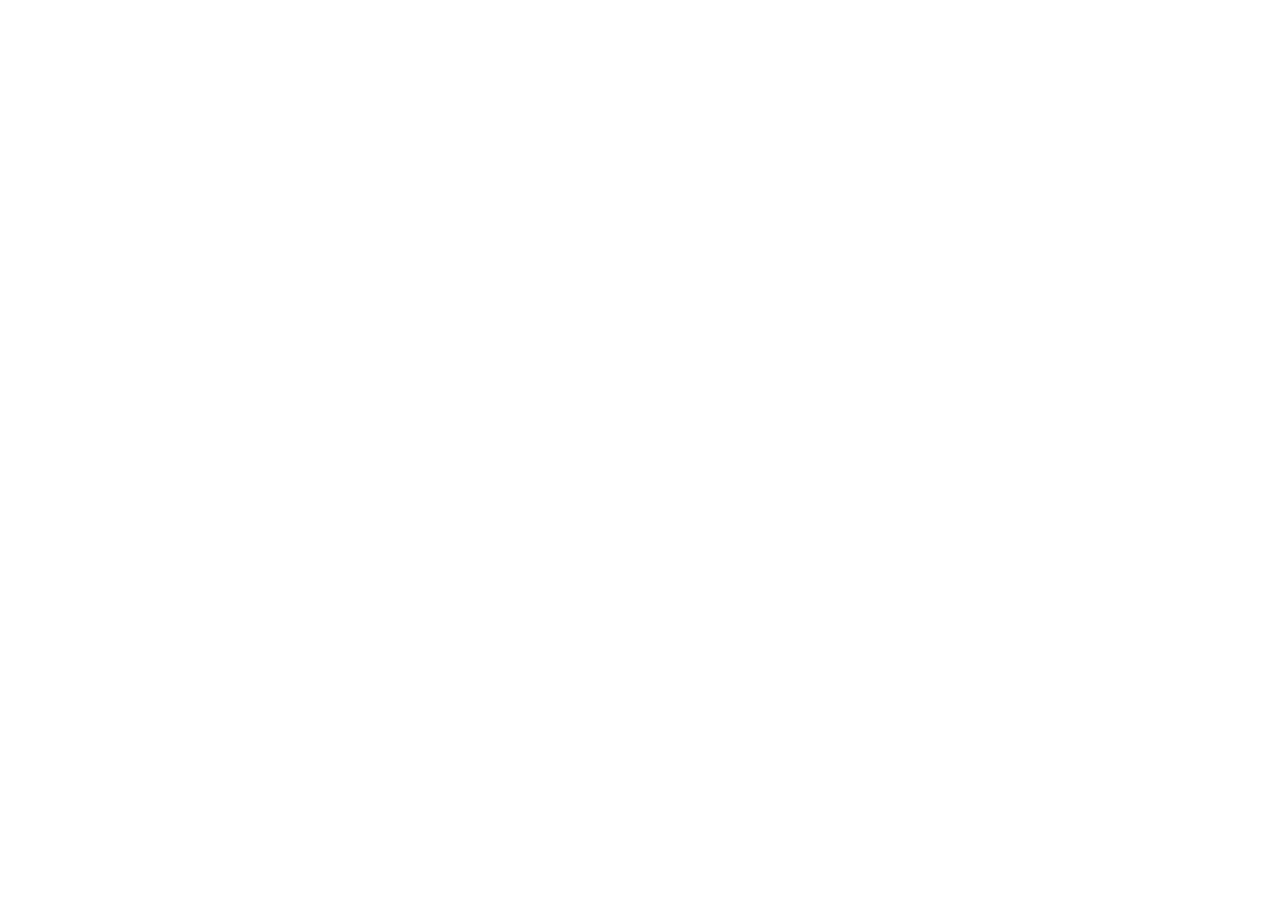
==== index.html @ 00be1b0f "chore: estruturando o projeto" ====
<!DOCTYPE html>
<html lang="pt-br">
<head>
    <meta charset="UTF-8">
    <meta name="viewport" content="width=device-width, initial-scale=1.0">
    <title>ORBITAL ECOMMERCE</title>
    <!-- CSS EXTERNO -->
    <link rel="stylesheet" href="style.css">


</head>
<body>
    



    <!-- JS EXTERNO -->
     <script src="src/js/script.js"></script>
</body>
</html>
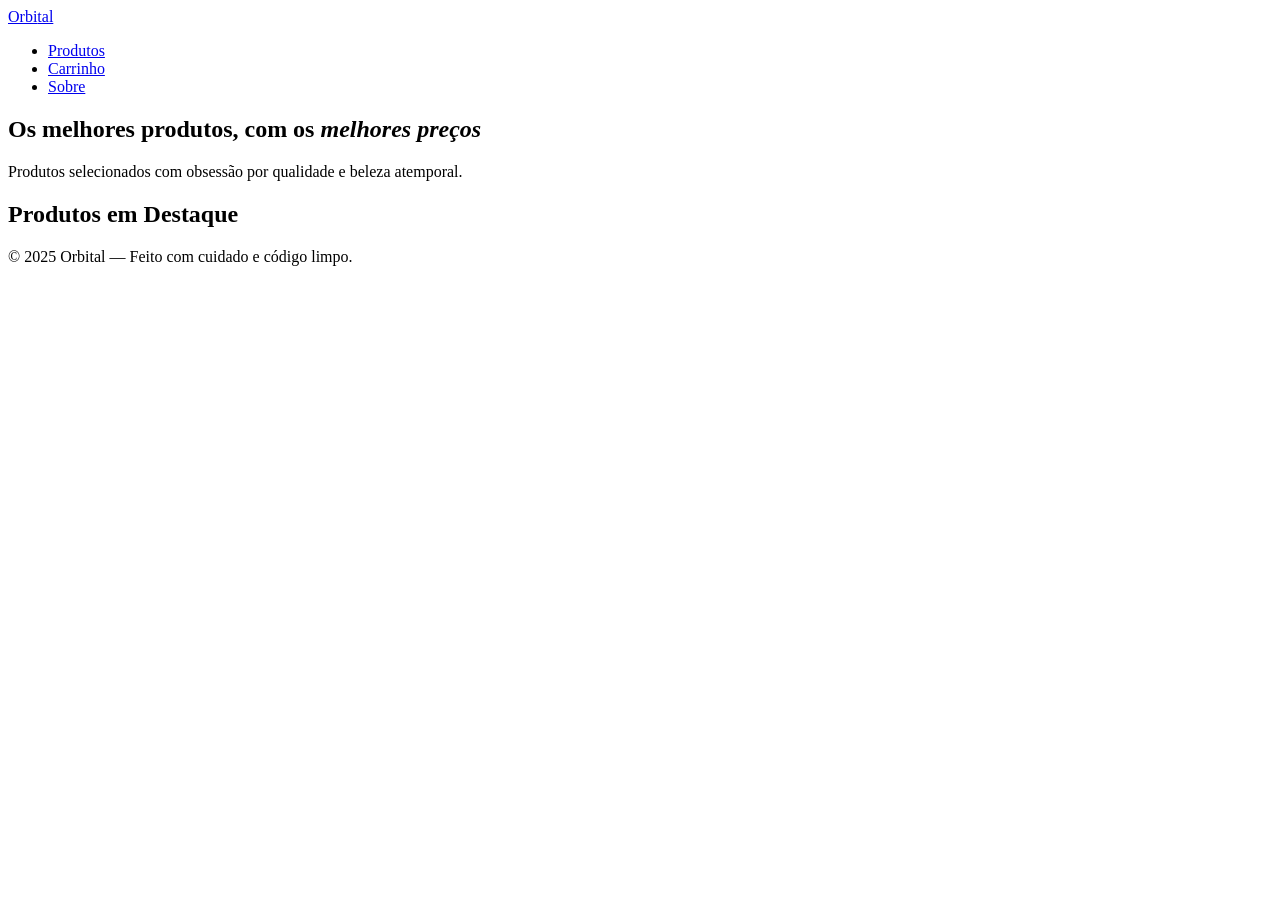
==== commit c0ce0ca2: "feat: Adicionando o HTML" ====
--- a/index.html
+++ b/index.html
@@ -1,20 +1,40 @@
 <!DOCTYPE html>
-<html lang="pt-br">
+<html lang="pt-BR">
 <head>
-    <meta charset="UTF-8">
-    <meta name="viewport" content="width=device-width, initial-scale=1.0">
-    <title>ORBITAL ECOMMERCE</title>
-    <!-- CSS EXTERNO -->
-    <link rel="stylesheet" href="style.css">
-
-
+  <meta charset="UTF-8" />
+  <meta name="viewport" content="width=device-width, initial-scale=1.0" />
+  <title>Orbital — Produtos</title>
+  <link rel="stylesheet" href="src/css/estilo.css" />
 </head>
 <body>
-    
 
+  <header>
+    <nav>
+      <a class="logo" href="index.html">Orbi<span>tal</span></a>
+      <ul>
+        <li><a href="index.html" class="ativo">Produtos</a></li>
+        <li><a href="src/pages/loja.html">Carrinho</a></li>
+        <li><a href="src/pages/sobre.html">Sobre</a></li>
+      </ul>
+    </nav>
+  </header>
 
+  <main>
+    <section class="hero">
+      <h1>Os melhores produtos, com os <em>melhores preços</em></h1>
+      <p>Produtos selecionados com obsessão por qualidade e beleza atemporal.</p>
+    </section>
 
-    <!-- JS EXTERNO -->
-     <script src="src/js/script.js"></script>
+    <h2 class="section-titulo">Produtos em Destaque</h2>
+
+    <!-- Os 5 cards são inseridos aqui via JavaScript/DOM -->
+    <section id="grade-produtos" aria-label="Grade de produtos"></section>
+  </main>
+
+  <footer>
+    <p>© 2025 <span>Orbital</span> — Feito com cuidado e código limpo.</p>
+  </footer>
+
+  <script src="src/js/script.js"></script>
 </body>
-</html>+</html>
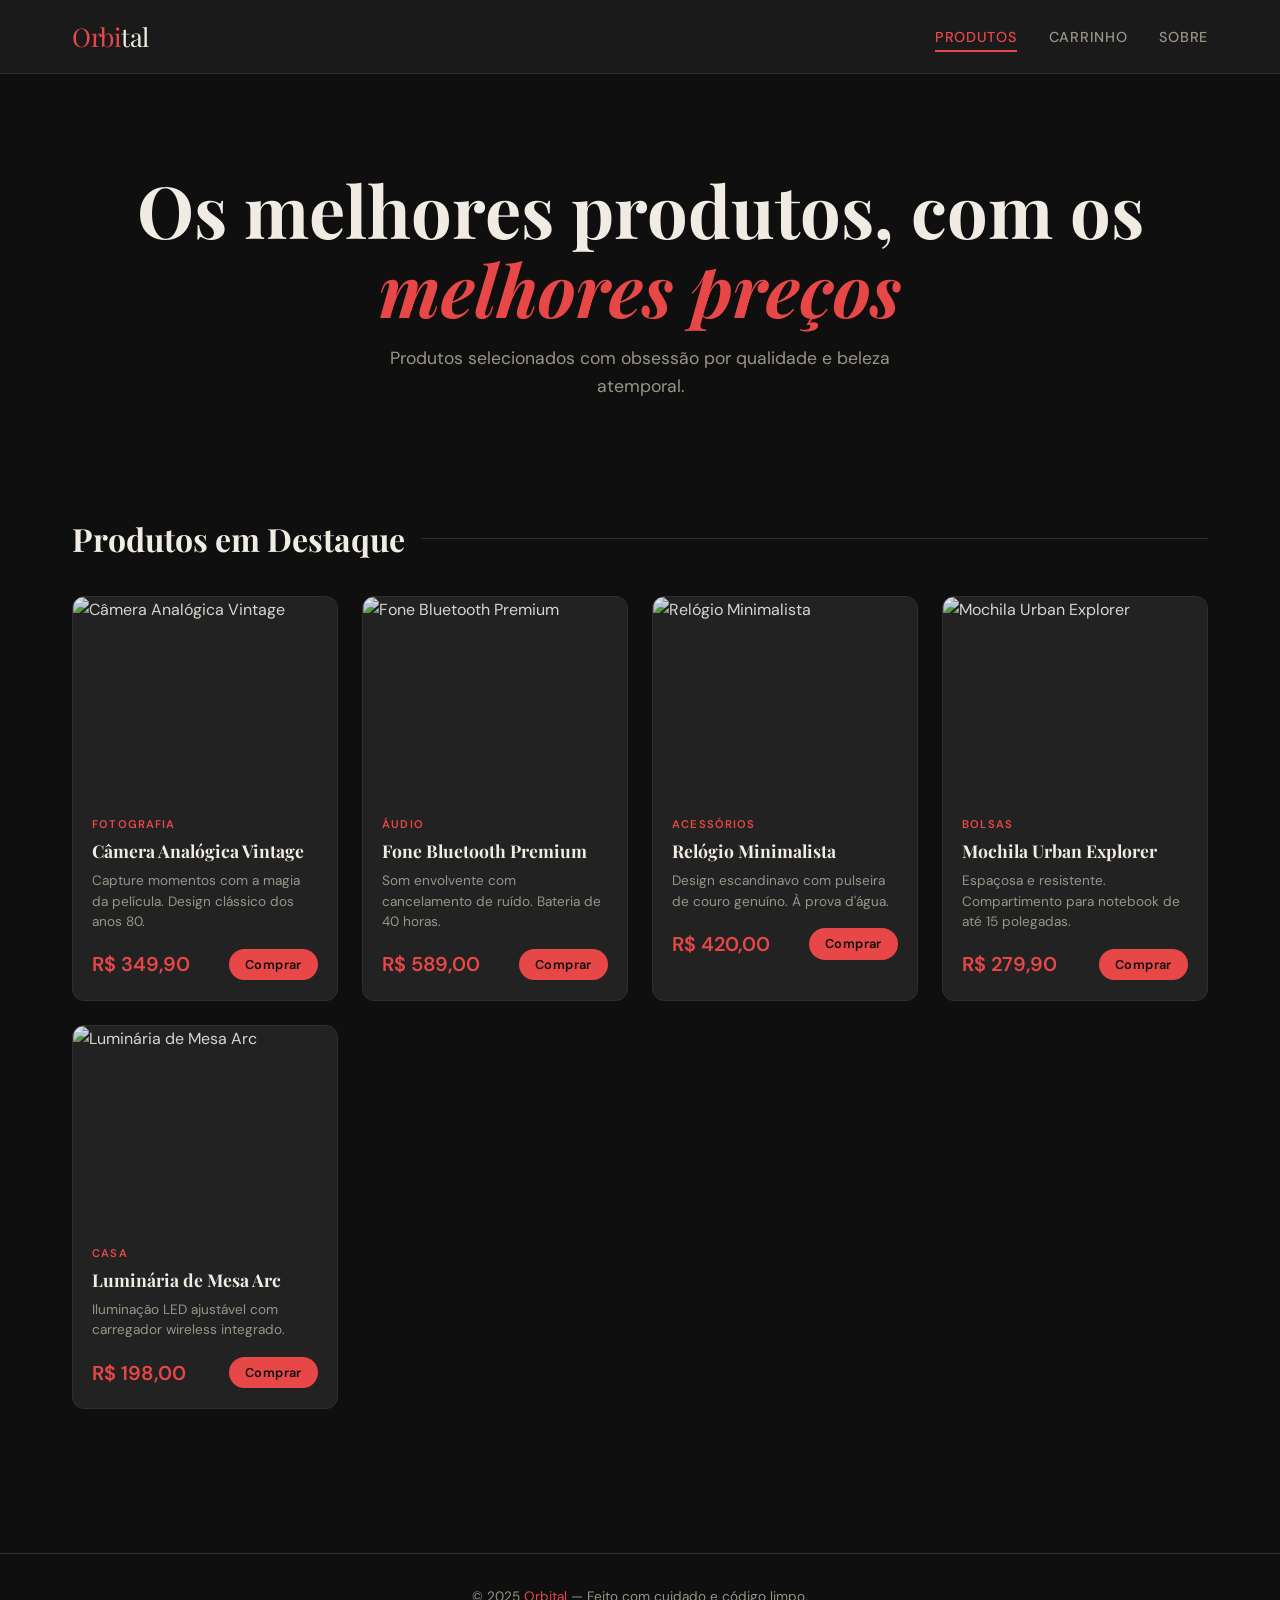
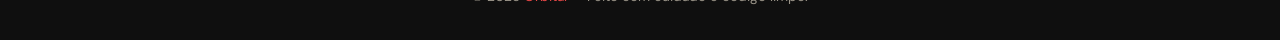
==== commit 50c47123: "feat: adicinando os icones nos HTML's" ====
--- a/index.html
+++ b/index.html
@@ -4,17 +4,28 @@
   <meta charset="UTF-8" />
   <meta name="viewport" content="width=device-width, initial-scale=1.0" />
   <title>Orbital — Produtos</title>
+  <!-- CSS EXTERNO -->
   <link rel="stylesheet" href="src/css/estilo.css" />
+
+  <!-- Basic Icons -->
+  <link href="https://cdn.boxicons.com/3.0.8/fonts/basic/boxicons.min.css" rel="stylesheet">
+  <!-- Filled Icons -->
+  <link href="https://cdn.boxicons.com/3.0.8/fonts/filled/boxicons-filled.min.css" rel="stylesheet">
+  <!-- Brand Icons -->
+  <link href="https://cdn.boxicons.com/3.0.8/fonts/brands/boxicons-brands.min.css" rel="stylesheet">
+
+
 </head>
 <body>
 
   <header>
     <nav>
-      <a class="logo" href="index.html">Orbi<span>tal</span></a>
+      <a class="logo" href="/index.html">Orbi<span>tal</span></a>
       <ul>
-        <li><a href="index.html" class="ativo">Produtos</a></li>
-        <li><a href="src/pages/loja.html">Carrinho</a></li>
-        <li><a href="src/pages/sobre.html">Sobre</a></li>
+
+        <li><a href="/index.html" class="ativo"><i class="bx bx-shopping-bag"></i> Produtos</a></li>
+        <li><a href="/src/pages/loja.html"><i class="bx bx-cart"></i> Carrinho</a></li>
+        <li><a href="/src/pages/sobre.html"><i class="bx-globe-alt-2"></i> Sobre</a></li>
       </ul>
     </nav>
   </header>
@@ -31,10 +42,12 @@
     <section id="grade-produtos" aria-label="Grade de produtos"></section>
   </main>
 
+  
   <footer>
     <p>© 2025 <span>Orbital</span> — Feito com cuidado e código limpo.</p>
   </footer>
 
+  <!-- JS EXTERNO -->
   <script src="src/js/script.js"></script>
 </body>
 </html>
--- a/src/css/estilo.css
+++ b/src/css/estilo.css
@@ -0,0 +1,552 @@
+@import url('https://fonts.googleapis.com/css2?family=Playfair+Display:wght@700;900&family=DM+Sans:wght@300;400;500;600&display=swap');
+
+:root {
+  --cor-fundo: #0f0f0f;
+  --cor-superficie: #1a1a1a;
+  --cor-card: #222222;
+  --cor-borda: #2e2e2e;
+  --cor-acento: #e84747;
+  --cor-acento2: #c92727;
+  --cor-texto: #f0ece4;
+  --cor-texto-suave: #9a9488;
+  --cor-sucesso: #4caf7d;
+  --cor-desconto: #e85c47;
+  --fonte-titulo: 'Playfair Display', serif;
+  --fonte-corpo: 'DM Sans', sans-serif;
+  --raio: 12px;
+  --sombra: 0 8px 32px rgba(0,0,0,0.4);
+  --transicao: all 0.3s cubic-bezier(0.4, 0, 0.2, 1);
+}
+
+* {
+  margin: 0;
+  padding: 0;
+  box-sizing: border-box;
+}
+
+html {
+  scroll-behavior: smooth;
+}
+
+body {
+  background-color: var(--cor-fundo);
+  color: var(--cor-texto);
+  font-family: var(--fonte-corpo);
+  font-weight: 400;
+  line-height: 1.6;
+  min-height: 100vh;
+}
+
+/* ===== HEADER / NAV ===== */
+header {
+  background: var(--cor-superficie);
+  border-bottom: 1px solid var(--cor-borda);
+  position: sticky;
+  top: 0;
+  z-index: 100;
+  backdrop-filter: blur(10px);
+}
+
+nav {
+  max-width: 1200px;
+  margin: 0 auto;
+  padding: 1rem 2rem;
+  display: flex;
+  align-items: center;
+  justify-content: space-between;
+}
+
+.logo {
+  font-family: var(--fonte-titulo);
+  font-size: 1.6rem;
+  color: var(--cor-acento);
+  text-decoration: none;
+  letter-spacing: -0.5px;
+}
+
+.logo span {
+  color: var(--cor-texto);
+}
+
+nav ul {
+  list-style: none;
+  display: flex;
+  gap: 2rem;
+}
+
+nav ul li a {
+  color: var(--cor-texto-suave);
+  text-decoration: none;
+  font-weight: 500;
+  font-size: 0.9rem;
+  letter-spacing: 0.05em;
+  text-transform: uppercase;
+  transition: var(--transicao);
+  padding: 0.3rem 0;
+  border-bottom: 2px solid transparent;
+}
+
+nav ul li a:hover,
+nav ul li a.ativo {
+  color: var(--cor-acento);
+  border-bottom-color: var(--cor-acento);
+}
+
+/* ===== MAIN ===== */
+main {
+  max-width: 1200px;
+  margin: 0 auto;
+  padding: 3rem 2rem;
+}
+
+/* ===== HERO ===== */
+.hero {
+  text-align: center;
+  margin-bottom: 4rem;
+  padding: 3rem 0;
+}
+
+.hero h1 {
+  font-family: var(--fonte-titulo);
+  font-size: clamp(2.5rem, 6vw, 4.5rem);
+  line-height: 1.1;
+  margin-bottom: 1rem;
+  color: var(--cor-texto);
+}
+
+.hero h1 em {
+  color: var(--cor-acento);
+  font-style: italic;
+}
+
+.hero p {
+  color: var(--cor-texto-suave);
+  font-size: 1.1rem;
+  max-width: 500px;
+  margin: 0 auto;
+}
+
+/* ===== SECTION TITLE ===== */
+.section-titulo {
+  font-family: var(--fonte-titulo);
+  font-size: 2rem;
+  margin-bottom: 2rem;
+  color: var(--cor-texto);
+  display: flex;
+  align-items: center;
+  gap: 1rem;
+}
+
+.section-titulo::after {
+  content: '';
+  flex: 1;
+  height: 1px;
+  background: var(--cor-borda);
+}
+
+/* ===== GRID DE PRODUTOS ===== */
+#grade-produtos {
+  display: grid;
+  grid-template-columns: repeat(auto-fill, minmax(220px, 1fr));
+  gap: 1.5rem;
+}
+
+/* ===== CARD DE PRODUTO ===== */
+.card-produto {
+  background: var(--cor-card);
+  border: 1px solid var(--cor-borda);
+  border-radius: var(--raio);
+  overflow: hidden;
+  transition: var(--transicao);
+  cursor: pointer;
+  animation: fadeInUp 0.5s ease both;
+}
+
+.card-produto:hover {
+  border-color: var(--cor-acento);
+  transform: translateY(-6px);
+  box-shadow: var(--sombra), 0 0 0 1px var(--cor-acento);
+}
+
+.card-produto img {
+  width: 100%;
+  height: 200px;
+  object-fit: cover;
+  display: block;
+  filter: brightness(0.9);
+  transition: var(--transicao);
+}
+
+.card-produto:hover img {
+  filter: brightness(1.05);
+}
+
+.card-info {
+  padding: 1.2rem;
+}
+
+.card-categoria {
+  font-size: 0.7rem;
+  text-transform: uppercase;
+  letter-spacing: 0.1em;
+  color: var(--cor-acento);
+  font-weight: 600;
+  margin-bottom: 0.4rem;
+}
+
+.card-nome {
+  font-family: var(--fonte-titulo);
+  font-size: 1.1rem;
+  margin-bottom: 0.5rem;
+  color: var(--cor-texto);
+  line-height: 1.3;
+}
+
+.card-descricao {
+  font-size: 0.85rem;
+  color: var(--cor-texto-suave);
+  margin-bottom: 1rem;
+  line-height: 1.5;
+}
+
+.card-rodape {
+  display: flex;
+  align-items: center;
+  justify-content: space-between;
+}
+
+.card-preco {
+  font-size: 1.25rem;
+  font-weight: 600;
+  color: var(--cor-acento);
+}
+
+.btn-comprar {
+  background: var(--cor-acento);
+  color: var(--cor-fundo);
+  border: none;
+  padding: 0.45rem 1rem;
+  border-radius: 50px;
+  font-family: var(--fonte-corpo);
+  font-size: 0.8rem;
+  font-weight: 600;
+  cursor: pointer;
+  transition: var(--transicao);
+  letter-spacing: 0.03em;
+}
+
+.btn-comprar:hover {
+  background: var(--cor-acento2);
+  transform: scale(1.05);
+}
+
+/* ===== CARRINHO ===== */
+.carrinho-wrapper {
+  display: grid;
+  grid-template-columns: 1fr 360px;
+  gap: 2rem;
+  align-items: start;
+}
+
+@media (max-width: 768px) {
+  .carrinho-wrapper {
+    grid-template-columns: 1fr;
+  }
+}
+
+.lista-carrinho {
+  background: var(--cor-card);
+  border: 1px solid var(--cor-borda);
+  border-radius: var(--raio);
+  overflow: hidden;
+}
+
+.item-carrinho {
+  display: grid;
+  grid-template-columns: 80px 1fr auto;
+  gap: 1rem;
+  align-items: center;
+  padding: 1.2rem;
+  border-bottom: 1px solid var(--cor-borda);
+  transition: var(--transicao);
+}
+
+.item-carrinho:last-child {
+  border-bottom: none;
+}
+
+.item-carrinho:hover {
+  background: rgba(232, 197, 71, 0.04);
+}
+
+.item-img {
+  width: 80px;
+  height: 60px;
+  object-fit: cover;
+  border-radius: 8px;
+  filter: brightness(0.9);
+}
+
+.item-nome {
+  font-weight: 500;
+  font-size: 0.95rem;
+  margin-bottom: 0.2rem;
+}
+
+.item-qtd {
+  font-size: 0.8rem;
+  color: var(--cor-texto-suave);
+}
+
+.item-preco {
+  font-weight: 600;
+  color: var(--cor-acento);
+  font-size: 1rem;
+  white-space: nowrap;
+}
+
+/* ===== RESUMO FINANCEIRO ===== */
+.resumo-financeiro {
+  background: var(--cor-card);
+  border: 1px solid var(--cor-borda);
+  border-radius: var(--raio);
+  padding: 1.8rem;
+  position: sticky;
+  top: 90px;
+}
+
+.resumo-titulo {
+  font-family: var(--fonte-titulo);
+  font-size: 1.4rem;
+  margin-bottom: 1.5rem;
+  color: var(--cor-texto);
+}
+
+.resumo-linha {
+  display: flex;
+  justify-content: space-between;
+  align-items: center;
+  padding: 0.6rem 0;
+  font-size: 0.9rem;
+  color: var(--cor-texto-suave);
+  border-bottom: 1px solid var(--cor-borda);
+}
+
+.resumo-linha:last-of-type {
+  border-bottom: none;
+}
+
+.resumo-total {
+  display: flex;
+  justify-content: space-between;
+  align-items: center;
+  margin-top: 1rem;
+  padding-top: 1rem;
+  border-top: 2px solid var(--cor-acento);
+}
+
+.resumo-total-label {
+  font-family: var(--fonte-titulo);
+  font-size: 1.1rem;
+  color: var(--cor-texto);
+}
+
+#total-compra {
+  font-family: var(--fonte-titulo);
+  font-size: 1.8rem;
+  color: var(--cor-acento);
+  font-weight: 700;
+}
+
+.btn-desconto {
+  width: 100%;
+  margin-top: 1.5rem;
+  background: transparent;
+  border: 2px solid var(--cor-desconto);
+  color: var(--cor-desconto);
+  padding: 0.8rem;
+  border-radius: 50px;
+  font-family: var(--fonte-corpo);
+  font-size: 0.9rem;
+  font-weight: 600;
+  cursor: pointer;
+  transition: var(--transicao);
+  letter-spacing: 0.03em;
+  display: flex;
+  align-items: center;
+  justify-content: center;
+  gap: 0.5rem;
+}
+
+.btn-desconto:hover {
+  background: var(--cor-desconto);
+  color: white;
+  transform: scale(1.02);
+}
+
+.btn-desconto:disabled {
+  opacity: 0.5;
+  cursor: not-allowed;
+  transform: none;
+}
+
+.badge-desconto {
+  display: inline-block;
+  background: var(--cor-desconto);
+  color: white;
+  font-size: 0.7rem;
+  padding: 0.15rem 0.5rem;
+  border-radius: 50px;
+  font-weight: 700;
+}
+
+.btn-finalizar {
+  width: 100%;
+  margin-top: 0.8rem;
+  background: var(--cor-acento);
+  border: none;
+  color: var(--cor-fundo);
+  padding: 1rem;
+  border-radius: 50px;
+  font-family: var(--fonte-corpo);
+  font-size: 1rem;
+  font-weight: 700;
+  cursor: pointer;
+  transition: var(--transicao);
+  letter-spacing: 0.03em;
+}
+
+.btn-finalizar:hover {
+  background: var(--cor-acento2);
+  transform: scale(1.02);
+}
+
+/* ===== SOBRE ===== */
+.sobre-hero {
+  max-width: 760px;
+  margin: 0 auto;
+}
+
+.sobre-hero h1 {
+  font-family: var(--fonte-titulo);
+  font-size: clamp(2.5rem, 5vw, 4rem);
+  line-height: 1.1;
+  margin-bottom: 1.5rem;
+}
+
+.sobre-hero h1 em {
+  color: var(--cor-acento);
+  font-style: italic;
+}
+
+.sobre-hero .lead {
+  font-size: 1.2rem;
+  color: var(--cor-texto-suave);
+  margin-bottom: 3rem;
+  line-height: 1.7;
+}
+
+.sobre-historia p {
+  font-size: 1rem;
+  line-height: 1.8;
+  color: var(--cor-texto-suave);
+  margin-bottom: 1.5rem;
+}
+
+.sobre-historia p strong {
+  color: var(--cor-texto);
+}
+
+.sobre-valores {
+  display: grid;
+  grid-template-columns: repeat(auto-fit, minmax(180px, 1fr));
+  gap: 1.5rem;
+  margin-top: 3rem;
+}
+
+.valor-card {
+  background: var(--cor-card);
+  border: 1px solid var(--cor-borda);
+  border-radius: var(--raio);
+  padding: 1.5rem;
+  text-align: center;
+  transition: var(--transicao);
+}
+
+.valor-card:hover {
+  border-color: var(--cor-acento);
+  transform: translateY(-4px);
+}
+
+.valor-icone {
+  font-size: 2rem;
+  margin-bottom: 0.8rem;
+  display: block;
+}
+
+.valor-card h3 {
+  font-family: var(--fonte-titulo);
+  font-size: 1rem;
+  color: var(--cor-acento);
+  margin-bottom: 0.5rem;
+}
+
+.valor-card p {
+  font-size: 0.85rem;
+  color: var(--cor-texto-suave);
+}
+
+/* ===== FOOTER ===== */
+footer {
+  margin-top: 6rem;
+  border-top: 1px solid var(--cor-borda);
+  text-align: center;
+  padding: 2rem;
+  color: var(--cor-texto-suave);
+  font-size: 0.85rem;
+}
+
+footer span {
+  color: var(--cor-acento);
+}
+
+/* ===== ANIMAÇÕES ===== */
+@keyframes fadeInUp {
+  from {
+    opacity: 0;
+    transform: translateY(24px);
+  }
+  to {
+    opacity: 1;
+    transform: translateY(0);
+  }
+}
+
+.card-produto:nth-child(1) { animation-delay: 0.05s; }
+.card-produto:nth-child(2) { animation-delay: 0.1s; }
+.card-produto:nth-child(3) { animation-delay: 0.15s; }
+.card-produto:nth-child(4) { animation-delay: 0.2s; }
+.card-produto:nth-child(5) { animation-delay: 0.25s; }
+
+/* ===== NOTIFICAÇÃO ===== */
+.notificacao {
+  position: fixed;
+  bottom: 2rem;
+  right: 2rem;
+  background: var(--cor-sucesso);
+  color: white;
+  padding: 0.8rem 1.5rem;
+  border-radius: 50px;
+  font-size: 0.9rem;
+  font-weight: 600;
+  box-shadow: 0 4px 20px rgba(76, 175, 125, 0.4);
+  transform: translateY(100px);
+  opacity: 0;
+  transition: all 0.4s cubic-bezier(0.34, 1.56, 0.64, 1);
+  z-index: 999;
+}
+
+.notificacao.visivel {
+  transform: translateY(0);
+  opacity: 1;
+}
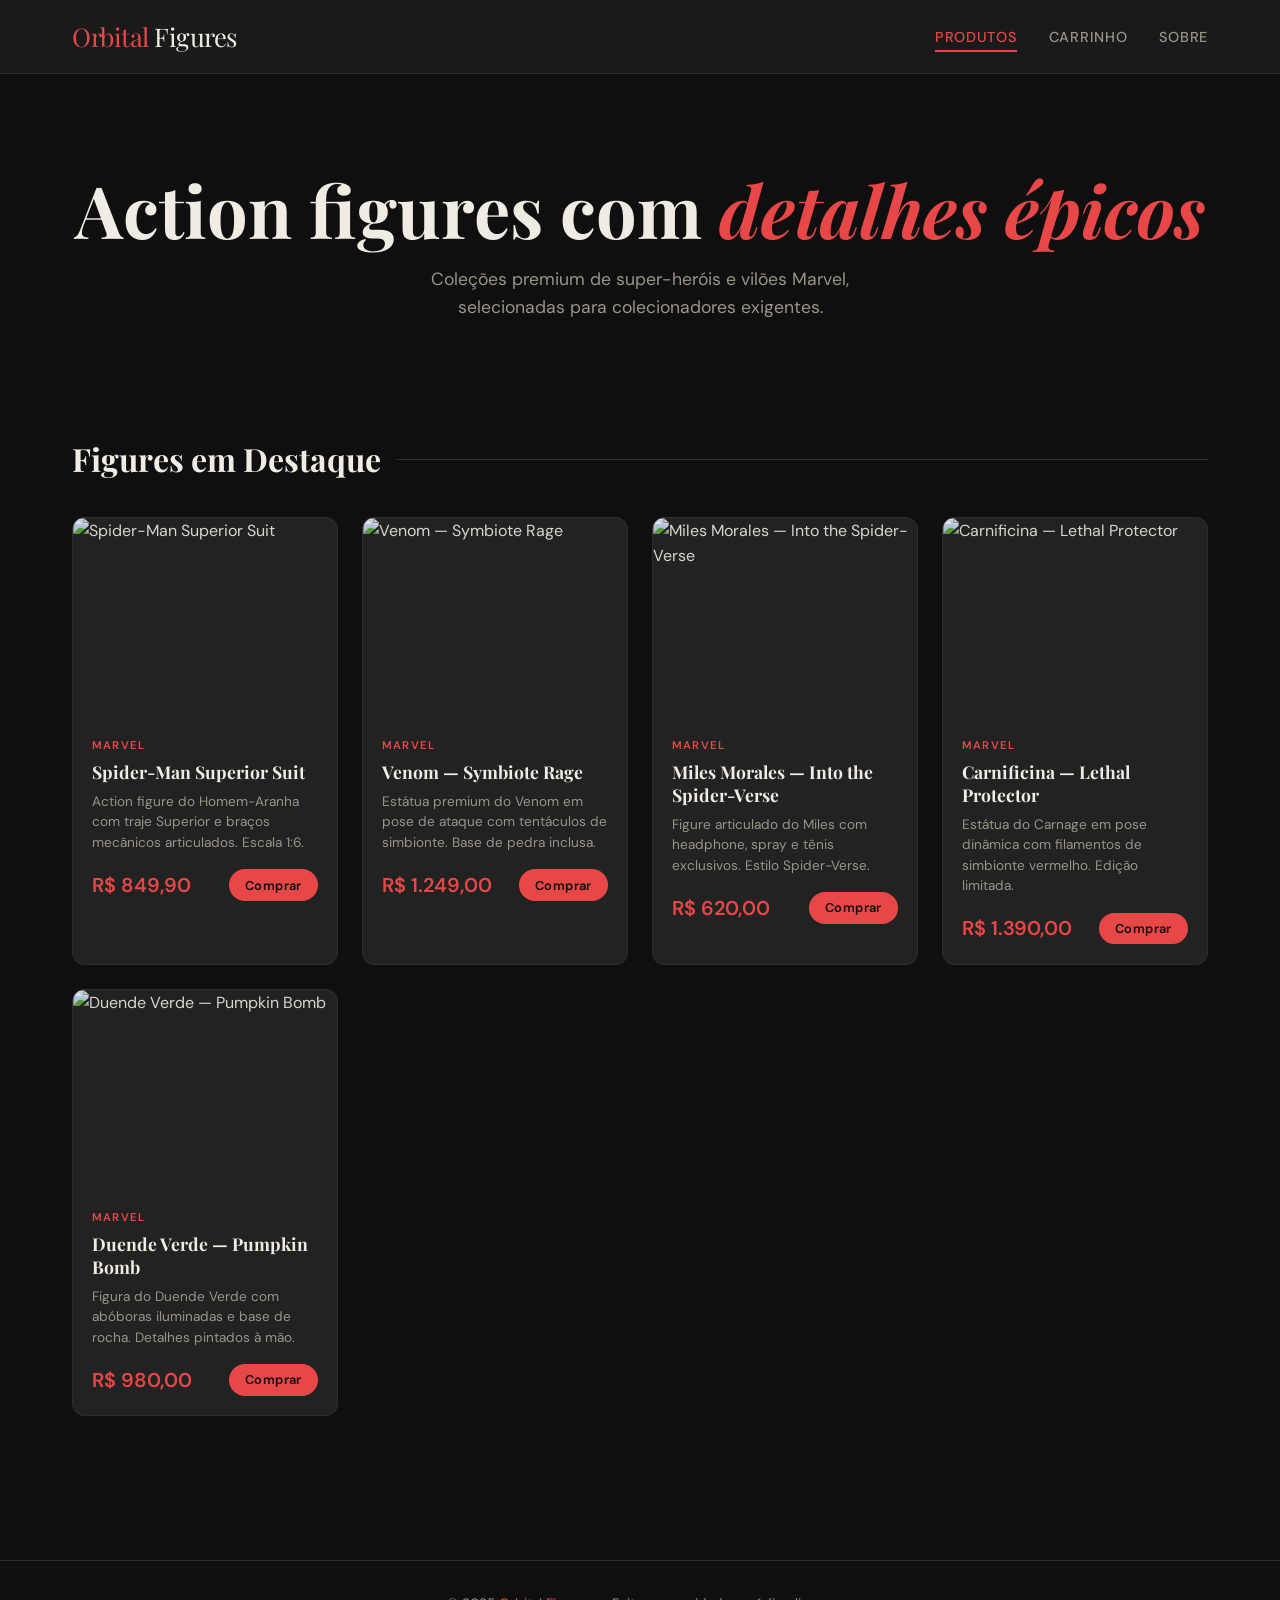
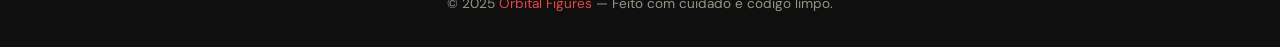
==== commit dcd76d4b: "feat: arrumando o HTML" ====
--- a/index.html
+++ b/index.html
@@ -3,7 +3,7 @@
 <head>
   <meta charset="UTF-8" />
   <meta name="viewport" content="width=device-width, initial-scale=1.0" />
-  <title>Orbital — Produtos</title>
+  <title>Orbital Figures — Produtos</title>
   <!-- CSS EXTERNO -->
   <link rel="stylesheet" href="src/css/estilo.css" />
 
@@ -13,16 +13,13 @@
   <link href="https://cdn.boxicons.com/3.0.8/fonts/filled/boxicons-filled.min.css" rel="stylesheet">
   <!-- Brand Icons -->
   <link href="https://cdn.boxicons.com/3.0.8/fonts/brands/boxicons-brands.min.css" rel="stylesheet">
-
-
 </head>
 <body>
 
   <header>
     <nav>
-      <a class="logo" href="/index.html">Orbi<span>tal</span></a>
+      <a class="logo" href="/index.html">Orbital <span>Figures</span></a>
       <ul>
-
         <li><a href="/index.html" class="ativo"><i class="bx bx-shopping-bag"></i> Produtos</a></li>
         <li><a href="/src/pages/loja.html"><i class="bx bx-cart"></i> Carrinho</a></li>
         <li><a href="/src/pages/sobre.html"><i class="bx-globe-alt-2"></i> Sobre</a></li>
@@ -32,22 +29,21 @@
 
   <main>
     <section class="hero">
-      <h1>Os melhores produtos, com os <em>melhores preços</em></h1>
-      <p>Produtos selecionados com obsessão por qualidade e beleza atemporal.</p>
+      <h1>Action figures com <em>detalhes épicos</em></h1>
+      <p>Coleções premium de super-heróis e vilões Marvel, selecionadas para colecionadores exigentes.</p>
     </section>
 
-    <h2 class="section-titulo">Produtos em Destaque</h2>
+    <h2 class="section-titulo">Figures em Destaque</h2>
 
     <!-- Os 5 cards são inseridos aqui via JavaScript/DOM -->
     <section id="grade-produtos" aria-label="Grade de produtos"></section>
   </main>
 
-  
   <footer>
-    <p>© 2025 <span>Orbital</span> — Feito com cuidado e código limpo.</p>
+    <p>© 2025 <span>Orbital Figures</span> — Feito com cuidado e código limpo.</p>
   </footer>
 
   <!-- JS EXTERNO -->
   <script src="src/js/script.js"></script>
 </body>
-</html>
+</html>
